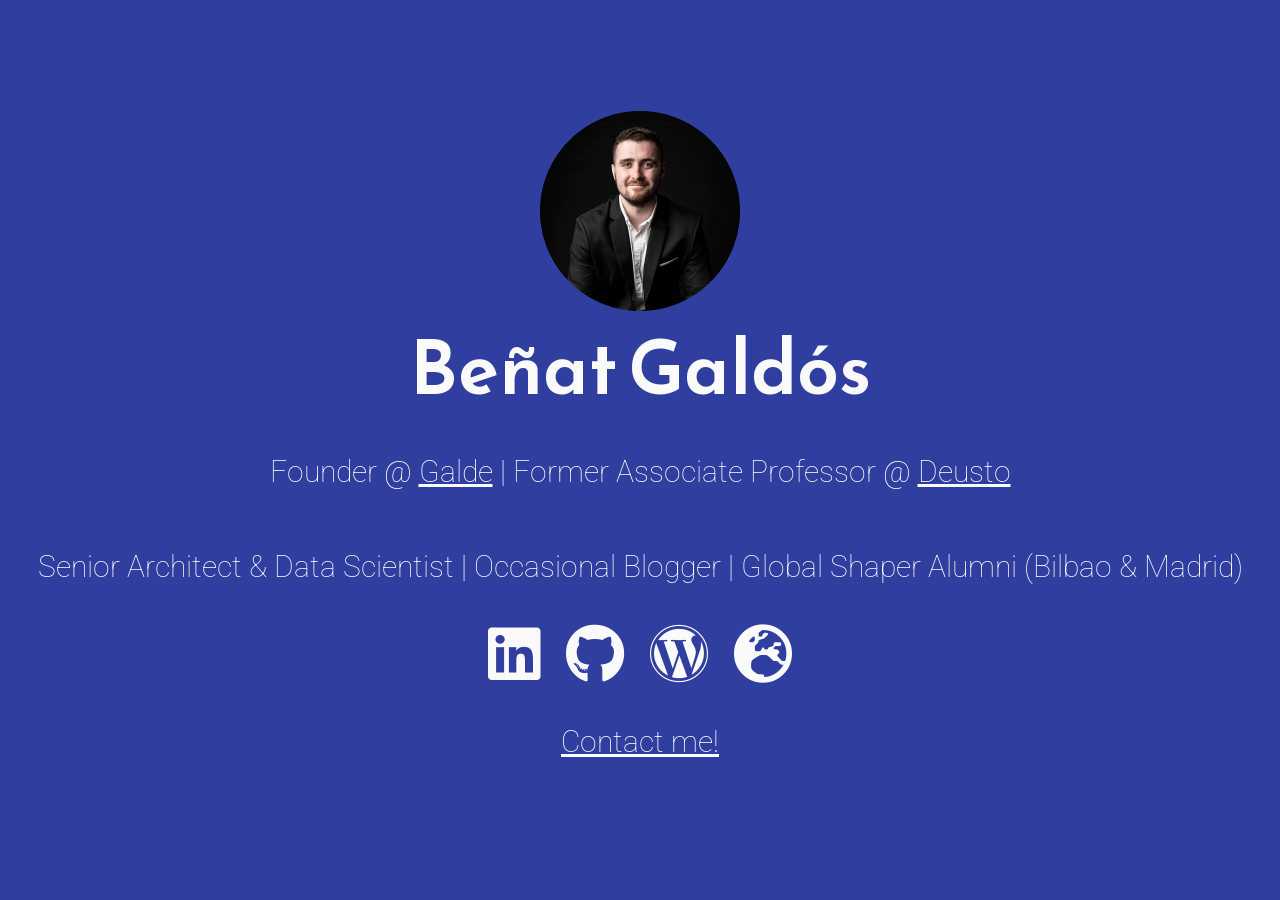
==== index.html @ 290afd14 "Update index.html" ====
<!DOCTYPE html>
<html>
	<head>

	<!-- Global site tag (gtag.js) - Google Analytics -->
	<script async src="https://www.googletagmanager.com/gtag/js?id=G-S50FXJLQDC"></script>
	<script>
	  window.dataLayer = window.dataLayer || [];
	  function gtag(){dataLayer.push(arguments);}
	  gtag('js', new Date());

	  gtag('config', 'G-S50FXJLQDC');
	</script>

	<meta charset="utf-8">
	<meta http-equiv="X-UA-Compatible" content="IE=edge">
	<meta name="viewport" content="width=device-width, initial-scale=1.0">

	<title>Beñat Galdós</title>

	<link rel="icon" href="./img/galde.png" type="image/png" />

	<link href="https://fonts.googleapis.com/css?family=Reem+Kufi|Roboto:300" rel="stylesheet">
	<link href="https://use.fontawesome.com/releases/v5.12.0/css/all.css" rel="stylesheet">
	<link rel="stylesheet" href="css/reset.css">
	<link rel="stylesheet" href="css/styles.css">
	<link rel="stylesheet" href="css/themes/indigo-white.css">
	</head>
	<body>
		<main>
			<div class="logo">
		  	<span>
	            <img src="./img/benat.png" style="icon width: 100%; height: 100%;"/>
	        </span>
			</div>
			<div class="intro">Beñat Galdós</div>
			<div class="tagline">Founder @ <a target="_blank" href="https://galde.app/">Galde</a> | Former Associate Professor @ <a target="_blank" href="https://www.deusto.es/en/home/we-are-deusto/faculties/engineering">Deusto</a></div>
			<div class="tagline">Senior Architect & Data Scientist | Occasional Blogger | Global Shaper Alumni (Bilbao & Madrid)</div>
			<!-- Find your icons from here - https://fontawesome.com/icons?d=gallery&s=brands -->
			<div class="icons-social">
				<a target="_blank" href="https://es.linkedin.com/in/benatgaldos/en"><i class="fab fa-linkedin"></i></a>
				<a target="_blank" href="https://github.com/Benny96"><i class="fab fa-github"></i></a>
				<a target="_blank" href="https://www.bennytacora.com/en/"><i class="fab fa-wordpress"></i></a>
				<a target="_blank" href="https://www.globalshapers.org/home"><i class="fas fa-globe-europe"></i></a>
	    	</div>
	    	<div class="contact">
	    		<a href="mailto:benatgalaizp@gmail.com">Contact me!</a>
	    	</div>
		</main>
	</body>
</html>
---- css/styles.css ----
/* Typography */

html {
	font-family: 'Roboto', sans-serif;
}

@media (min-width: 576px) {
	html {
		font-size: 14px;
	}
}

@media (min-width: 768px) {
	html {
		font-size: 16px;
	}
}

@media (min-width: 992px) {
	html {
		font-size: 18px;
	}
}

@media (min-width: 1200px) {
	html {
		font-size: 20px;
	}
}

.icons-social i {
	font-size: 3em;
}

/* Custom Styles */

main {
	display: flex;
	flex-direction: column;
	min-height: 100vh;
	justify-content: center;
	padding: 0 30px;
	text-align: center;
}

main > .logo {
    display: block;
    margin-left: auto;
    margin-right: auto;
    width: 10rem;
	height: 10rem;
}

main > .intro {
	font-family: 'Reem Kufi', sans-serif;
	font-size: 3.75em;
	font-weight: 600;
}

main > .tagline {
	font-size: 1.5rem;
	margin: 1.5rem 0;
	font-weight: 100;
}

main > .contact {
	font-size: 1.5rem;
	margin: 1.5rem 0;
	font-weight: 100;
}

main > .inspiration {
	font-size: 1.5rem;
	margin: 1.5rem 0;
	font-weight: 100;
}

.icons-social i {
	padding: 10px;
}

.devto {
	margin-bottom: -0.20rem;
}

.devto svg {
	margin-bottom: -0.20rem;
	margin-left: 0.675rem;;
	width: 2.65rem;
	height: 2.65rem;
}
---- css/themes/indigo-white.css ----
/* Theme */

main {
	background: #303F9F;
	color: #FAFAFA;
}

.icons-social a {
	color: #FAFAFA;
}

.icons-social a svg path{
	fill: #FAFAFA;
}

.tagline a {
	color: #FFFFFF;
}

.contact a {
	color: #FFFFFF;
}

.inspiration a {
	color: #FFFFFF;
}
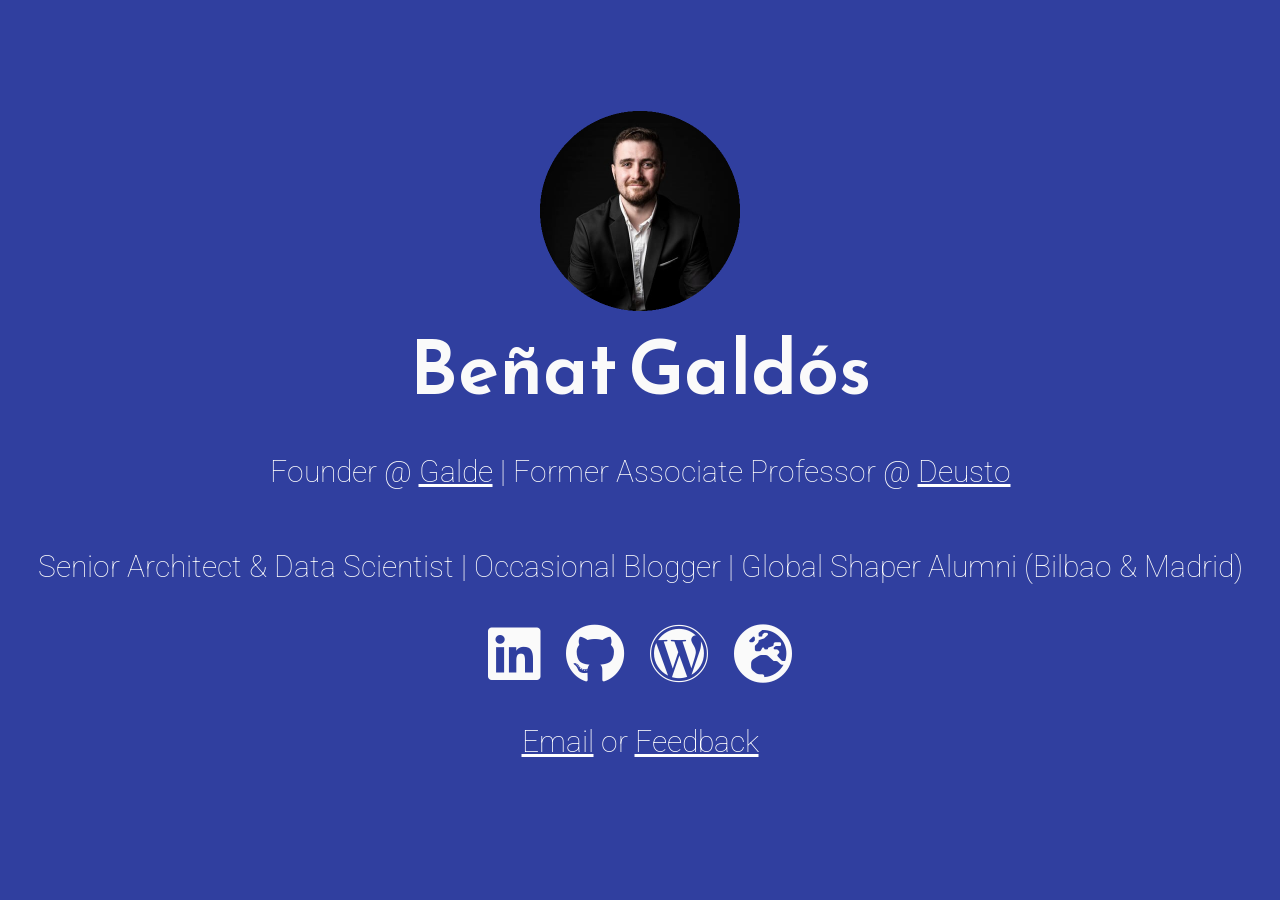
==== commit d5a4d493: "Update index.html Add feedback tab." ====
--- a/index.html
+++ b/index.html
@@ -44,7 +44,7 @@
 				<a target="_blank" href="https://www.globalshapers.org/home"><i class="fas fa-globe-europe"></i></a>
 	    	</div>
 	    	<div class="contact">
-	    		<a href="mailto:benatgalaizp@gmail.com">Contact me!</a>
+	    		<a href="mailto:benatgalaizp@gmail.com">Email</a> or <a href="https://www.admonymous.co/bgaldos">Feedback</a>
 	    	</div>
 		</main>
 	</body>
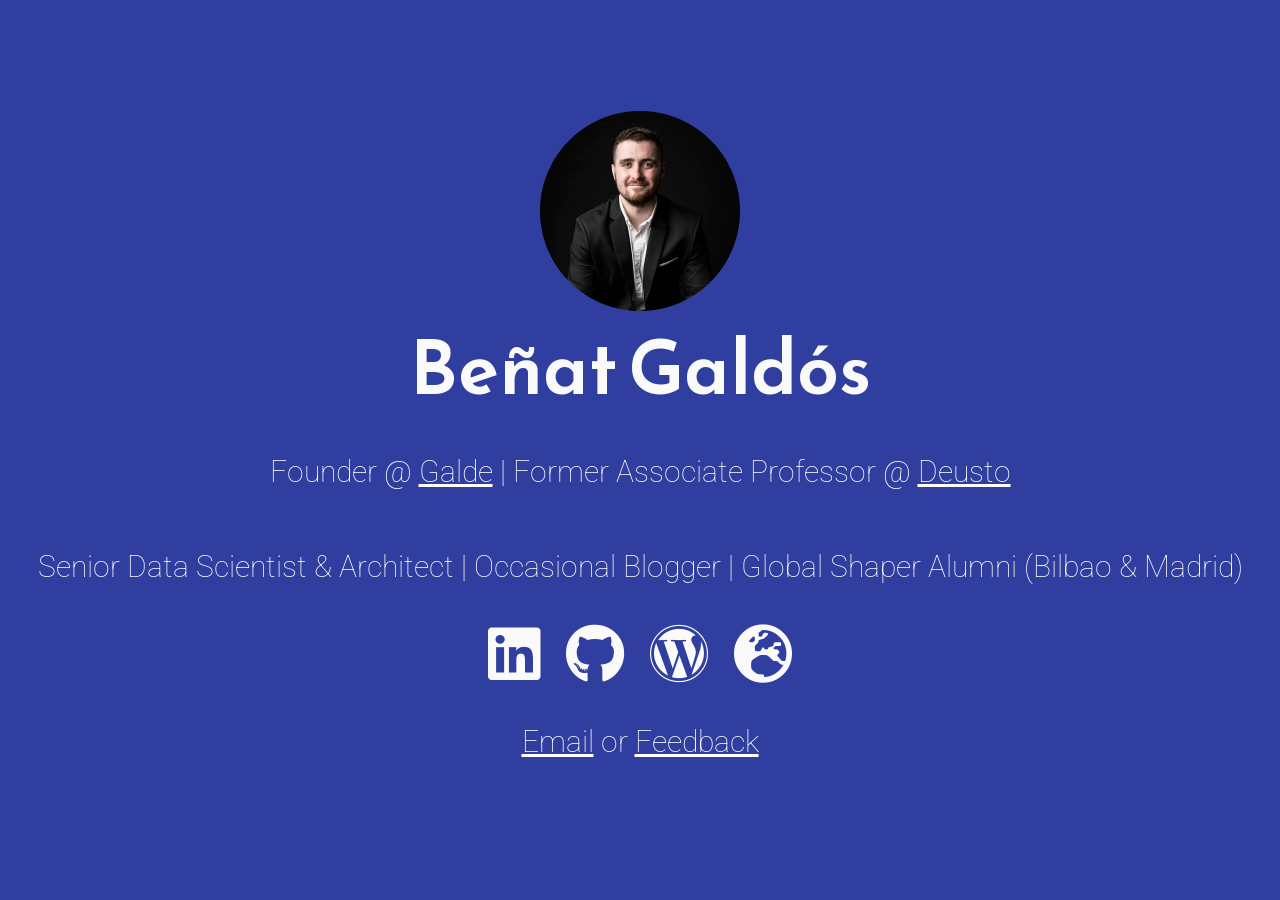
==== commit 6037ce74: "Update index.html" ====
--- a/index.html
+++ b/index.html
@@ -35,7 +35,7 @@
 			</div>
 			<div class="intro">Beñat Galdós</div>
 			<div class="tagline">Founder @ <a target="_blank" href="https://galde.app/">Galde</a> | Former Associate Professor @ <a target="_blank" href="https://www.deusto.es/en/home/we-are-deusto/faculties/engineering">Deusto</a></div>
-			<div class="tagline">Senior Architect & Data Scientist | Occasional Blogger | Global Shaper Alumni (Bilbao & Madrid)</div>
+			<div class="tagline">Senior Data Scientist & Architect | Occasional Blogger | Global Shaper Alumni (Bilbao & Madrid)</div>
 			<!-- Find your icons from here - https://fontawesome.com/icons?d=gallery&s=brands -->
 			<div class="icons-social">
 				<a target="_blank" href="https://es.linkedin.com/in/benatgaldos/en"><i class="fab fa-linkedin"></i></a>
@@ -49,3 +49,4 @@
 		</main>
 	</body>
 </html>
+
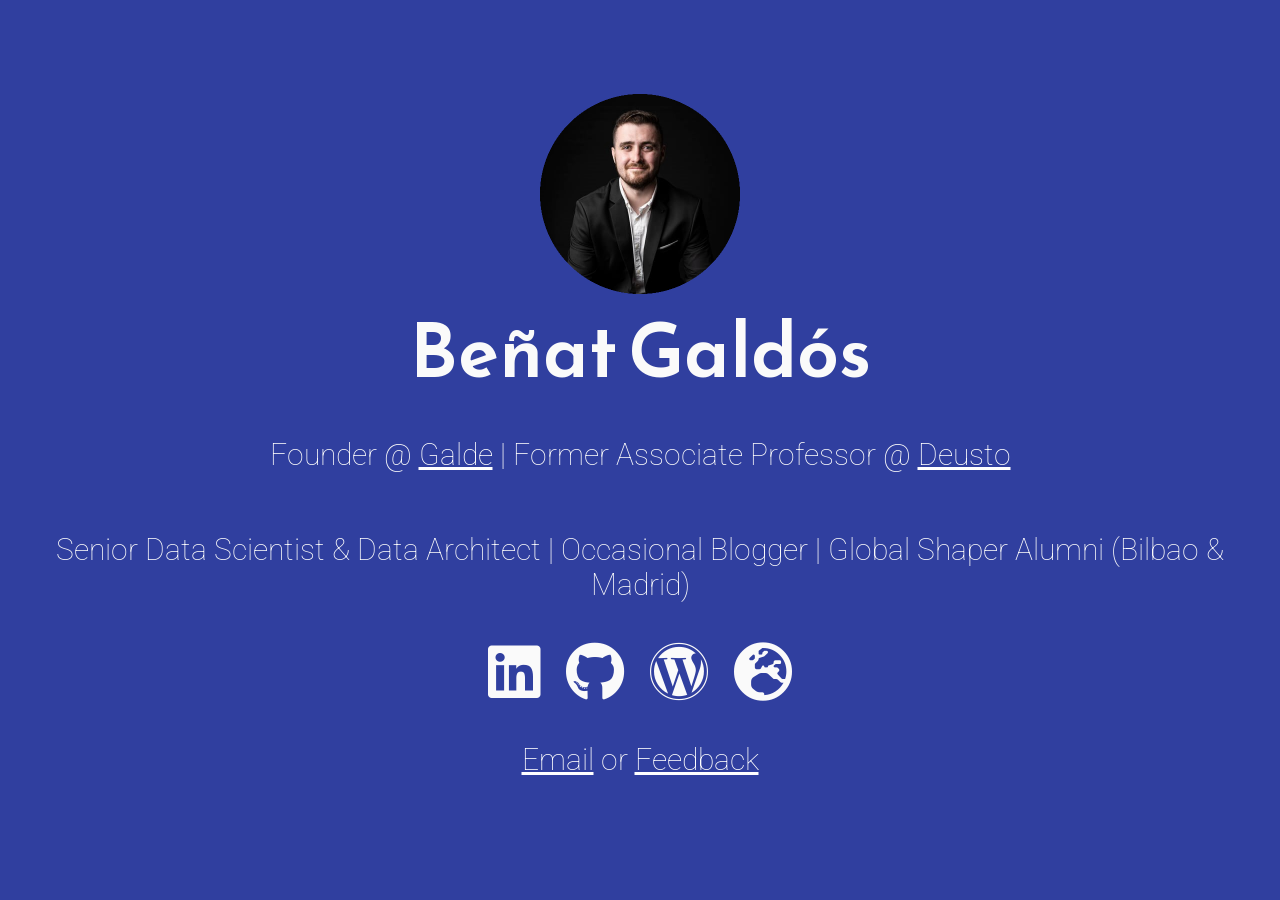
==== commit efb67d0d: "Update index.html" ====
--- a/index.html
+++ b/index.html
@@ -35,7 +35,7 @@
 			</div>
 			<div class="intro">Beñat Galdós</div>
 			<div class="tagline">Founder @ <a target="_blank" href="https://galde.app/">Galde</a> | Former Associate Professor @ <a target="_blank" href="https://www.deusto.es/en/home/we-are-deusto/faculties/engineering">Deusto</a></div>
-			<div class="tagline">Senior Data Scientist & Architect | Occasional Blogger | Global Shaper Alumni (Bilbao & Madrid)</div>
+			<div class="tagline">Senior Data Scientist & Data Architect | Occasional Blogger | Global Shaper Alumni (Bilbao & Madrid)</div>
 			<!-- Find your icons from here - https://fontawesome.com/icons?d=gallery&s=brands -->
 			<div class="icons-social">
 				<a target="_blank" href="https://es.linkedin.com/in/benatgaldos/en"><i class="fab fa-linkedin"></i></a>
@@ -50,3 +50,4 @@
 	</body>
 </html>
 
+
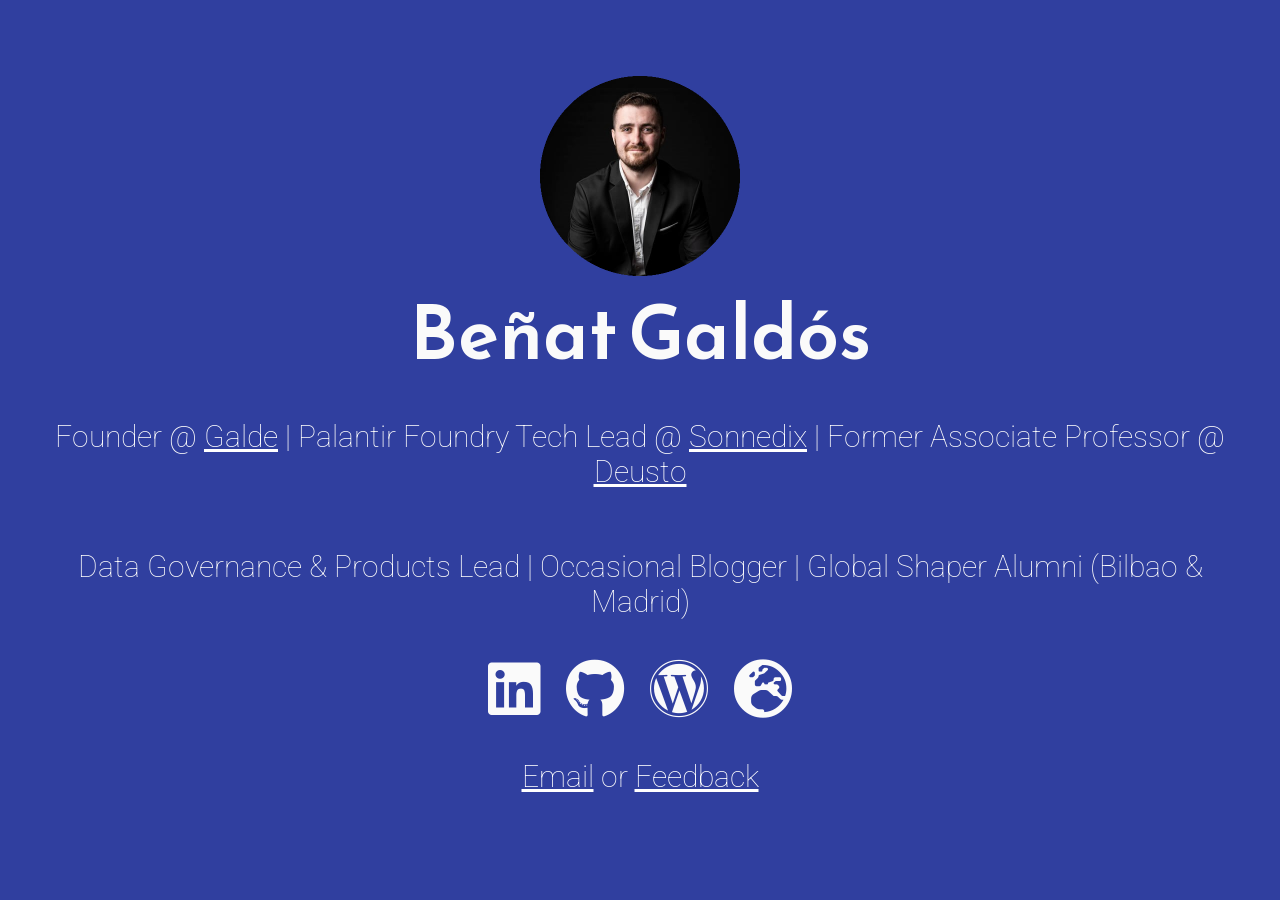
==== commit 9f60f486: "Update index.html" ====
--- a/index.html
+++ b/index.html
@@ -34,8 +34,8 @@
 	        </span>
 			</div>
 			<div class="intro">Beñat Galdós</div>
-			<div class="tagline">Founder @ <a target="_blank" href="https://galde.app/">Galde</a> | Former Associate Professor @ <a target="_blank" href="https://www.deusto.es/en/home/we-are-deusto/faculties/engineering">Deusto</a></div>
-			<div class="tagline">Senior Data Scientist & Data Architect | Occasional Blogger | Global Shaper Alumni (Bilbao & Madrid)</div>
+			<div class="tagline">Founder @ <a target="_blank" href="https://galde.app/">Galde</a> | Palantir Foundry Tech Lead @ <a target="_blank" href="https://www.sonnedix.com/">Sonnedix</a> | Former Associate Professor @ <a target="_blank" href="https://www.deusto.es/en/home/we-are-deusto/faculties/engineering">Deusto</a></div>
+			<div class="tagline">Data Governance & Products Lead | Occasional Blogger | Global Shaper Alumni (Bilbao & Madrid)</div>
 			<!-- Find your icons from here - https://fontawesome.com/icons?d=gallery&s=brands -->
 			<div class="icons-social">
 				<a target="_blank" href="https://es.linkedin.com/in/benatgaldos/en"><i class="fab fa-linkedin"></i></a>
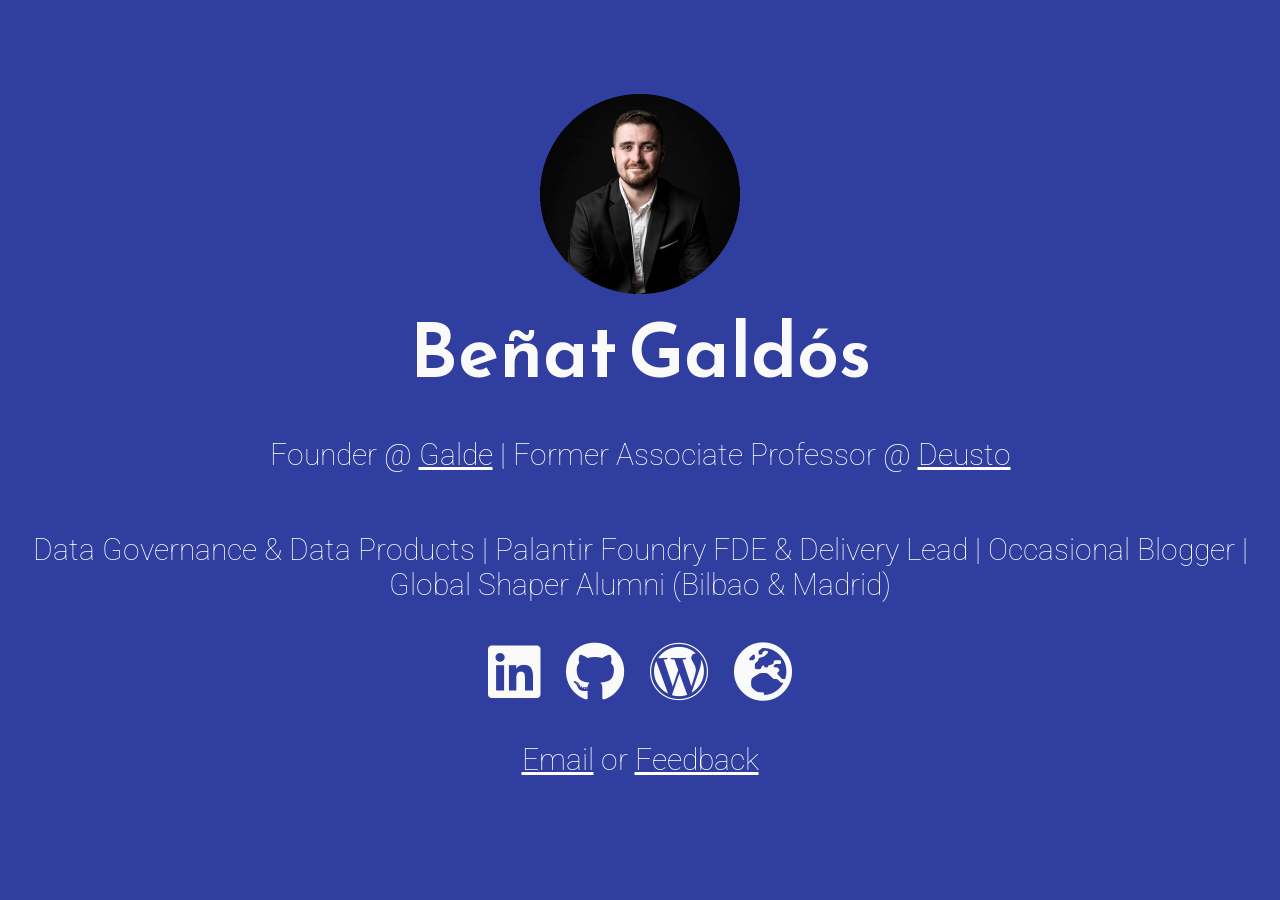
==== commit 4396fcde: "Update index.html" ====
--- a/index.html
+++ b/index.html
@@ -34,8 +34,8 @@
 	        </span>
 			</div>
 			<div class="intro">Beñat Galdós</div>
-			<div class="tagline">Founder @ <a target="_blank" href="https://galde.app/">Galde</a> | Palantir Foundry Tech Lead @ <a target="_blank" href="https://www.sonnedix.com/">Sonnedix</a> | Former Associate Professor @ <a target="_blank" href="https://www.deusto.es/en/home/we-are-deusto/faculties/engineering">Deusto</a></div>
-			<div class="tagline">Data Governance & Products Lead | Occasional Blogger | Global Shaper Alumni (Bilbao & Madrid)</div>
+			<div class="tagline">Founder @ <a target="_blank" href="https://galde.app/">Galde</a> | Former Associate Professor @ <a target="_blank" href="https://www.deusto.es/en/home/we-are-deusto/faculties/engineering">Deusto</a></div>
+			<div class="tagline">Data Governance & Data Products | Palantir Foundry FDE & Delivery Lead | Occasional Blogger | Global Shaper Alumni (Bilbao & Madrid)</div>
 			<!-- Find your icons from here - https://fontawesome.com/icons?d=gallery&s=brands -->
 			<div class="icons-social">
 				<a target="_blank" href="https://es.linkedin.com/in/benatgaldos/en"><i class="fab fa-linkedin"></i></a>
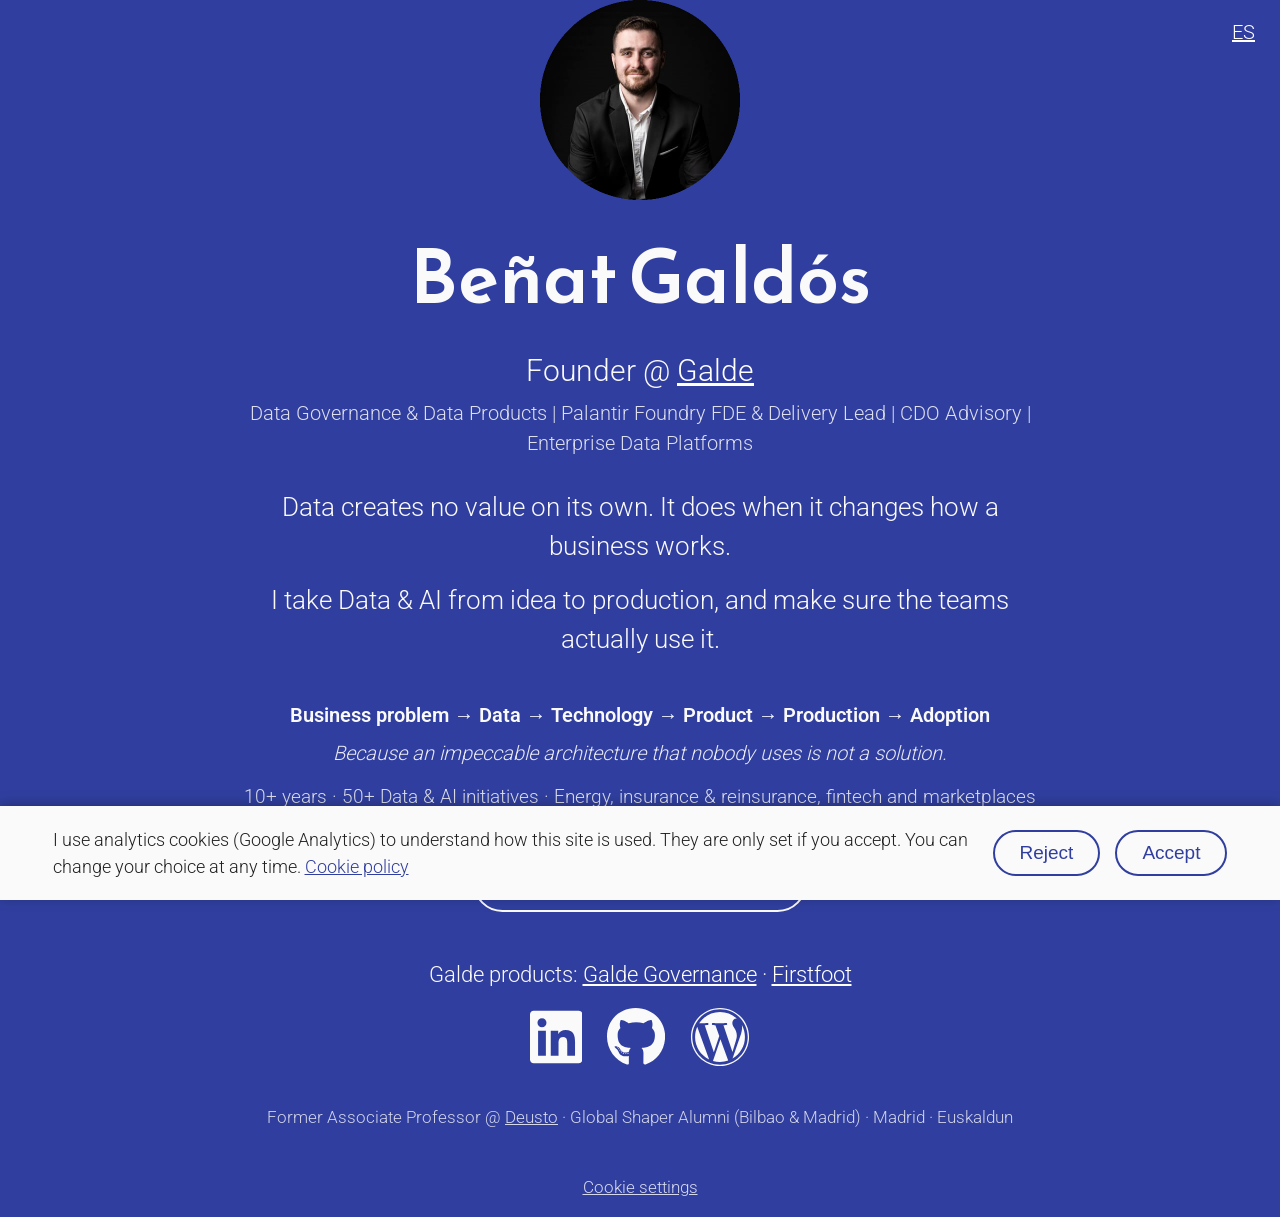
==== commit 862dd59a: "Update personal microsite" ====
--- a/index.html
+++ b/index.html
@@ -1,53 +1,65 @@
-<!DOCTYPE html>
-<html>
-	<head>
-
-	<!-- Global site tag (gtag.js) - Google Analytics -->
-	<script async src="https://www.googletagmanager.com/gtag/js?id=G-S50FXJLQDC"></script>
-	<script>
-	  window.dataLayer = window.dataLayer || [];
-	  function gtag(){dataLayer.push(arguments);}
-	  gtag('js', new Date());
-
-	  gtag('config', 'G-S50FXJLQDC');
-	</script>
-
-	<meta charset="utf-8">
-	<meta http-equiv="X-UA-Compatible" content="IE=edge">
-	<meta name="viewport" content="width=device-width, initial-scale=1.0">
-
-	<title>Beñat Galdós</title>
-
-	<link rel="icon" href="./img/galde.png" type="image/png" />
-
-	<link href="https://fonts.googleapis.com/css?family=Reem+Kufi|Roboto:300" rel="stylesheet">
-	<link href="https://use.fontawesome.com/releases/v5.12.0/css/all.css" rel="stylesheet">
-	<link rel="stylesheet" href="css/reset.css">
-	<link rel="stylesheet" href="css/styles.css">
-	<link rel="stylesheet" href="css/themes/indigo-white.css">
-	</head>
-	<body>
-		<main>
-			<div class="logo">
-		  	<span>
-	            <img src="./img/benat.png" style="icon width: 100%; height: 100%;"/>
-	        </span>
-			</div>
-			<div class="intro">Beñat Galdós</div>
-			<div class="tagline">Founder @ <a target="_blank" href="https://galde.app/">Galde</a> | Former Associate Professor @ <a target="_blank" href="https://www.deusto.es/en/home/we-are-deusto/faculties/engineering">Deusto</a></div>
-			<div class="tagline">Data Governance & Data Products | Palantir Foundry FDE & Delivery Lead | Occasional Blogger | Global Shaper Alumni (Bilbao & Madrid)</div>
-			<!-- Find your icons from here - https://fontawesome.com/icons?d=gallery&s=brands -->
-			<div class="icons-social">
-				<a target="_blank" href="https://es.linkedin.com/in/benatgaldos/en"><i class="fab fa-linkedin"></i></a>
-				<a target="_blank" href="https://github.com/Benny96"><i class="fab fa-github"></i></a>
-				<a target="_blank" href="https://www.bennytacora.com/en/"><i class="fab fa-wordpress"></i></a>
-				<a target="_blank" href="https://www.globalshapers.org/home"><i class="fas fa-globe-europe"></i></a>
-	    	</div>
-	    	<div class="contact">
-	    		<a href="mailto:benatgalaizp@gmail.com">Email</a> or <a href="https://www.admonymous.co/bgaldos">Feedback</a>
-	    	</div>
-		</main>
-	</body>
-</html>
-
-
+<!DOCTYPE html>
+<html lang="en">
+	<head>
+
+	<!-- Google Analytics: ahora se carga desde js/cookies.js solo si se aceptan las cookies -->
+
+	<meta charset="utf-8">
+	<meta http-equiv="X-UA-Compatible" content="IE=edge">
+	<meta name="viewport" content="width=device-width, initial-scale=1.0">
+
+	<title>Beñat Galdós · Data Governance & Palantir Foundry</title>
+	<meta name="description" content="Beñat Galdós, founder of Galde. Data governance, data products and Palantir Foundry delivery. Based in Madrid.">
+
+	<!-- Idiomas alternativos y redes sociales -->
+	<link rel="alternate" hreflang="en" href="https://benatgaldos.net/">
+	<link rel="alternate" hreflang="es" href="https://benatgaldos.net/es/">
+	<meta property="og:type" content="website">
+	<meta property="og:title" content="Beñat Galdós · Data Governance & Palantir Foundry">
+	<meta property="og:description" content="Beñat Galdós, founder of Galde. Data governance, data products and Palantir Foundry delivery. Based in Madrid.">
+	<meta property="og:image" content="https://benatgaldos.net/img/benat.png">
+	<meta property="og:url" content="https://benatgaldos.net/">
+	<meta name="twitter:card" content="summary">
+
+	<link rel="icon" href="./img/galde.png" type="image/png" />
+
+	<link rel="preload" href="./fonts/roboto-latin-300-normal.woff2" as="font" type="font/woff2" crossorigin>
+	<link rel="preload" href="./fonts/reem-kufi-latin-600-normal.woff2" as="font" type="font/woff2" crossorigin>
+	<link rel="stylesheet" href="./css/reset.css">
+	<link rel="stylesheet" href="./css/styles.css">
+	<link rel="stylesheet" href="./css/themes/indigo-white.css">
+	<script src="./js/cookies.js" defer></script>
+	</head>
+	<body>
+		<main>
+			<div class="lang"><a href="./es/" hreflang="es">ES</a></div>
+			<div class="logo">
+				<span>
+					<img src="./img/benat.png" alt="Beñat Galdós" style="width: 100%; height: 100%;"/>
+				</span>
+			</div>
+			<h1 class="intro">Beñat Galdós</h1>
+			<div class="tagline">Founder @ <a target="_blank" href="https://galde.app/">Galde</a></div>
+			<div class="specialties">Data Governance &amp; Data Products | Palantir Foundry FDE &amp; Delivery Lead | CDO Advisory | Enterprise Data Platforms</div>
+			<!-- Mensaje: adaptado de tu "Acerca de" de LinkedIn. Edítalo con tus palabras -->
+			<p class="lead">Data creates no value on its own. It does when it changes how a business works.</p>
+			<p class="lead">I take Data &amp; AI from idea to production, and make sure the teams actually use it.</p>
+			<div class="flow">Business problem &rarr; Data &rarr; Technology &rarr; Product &rarr; Production &rarr; Adoption</div>
+			<p class="quote">Because an impeccable architecture that nobody uses is not a solution.</p>
+			<div class="proof">10+ years &middot; 50+ Data &amp; AI initiatives &middot; Energy, insurance &amp; reinsurance, fintech and marketplaces</div>
+			<div class="cta">
+				<a class="button" href="mailto:bgaldos@galde.app?subject=Project%20enquiry">Let&rsquo;s talk about your project</a>
+			</div>
+			<!-- Productos: los del footer de galde.app. Puedes añadir una frase corta a cada uno -->
+			<div class="products">Galde products: <a target="_blank" href="https://governance.galde.app">Galde Governance</a> &middot; <a target="_blank" href="https://firstfoot.galde.app">Firstfoot</a></div>
+			<!-- Iconos: SVG en línea de Font Awesome Free 5.15.4 (https://fontawesome.com, licencia CC BY 4.0: https://fontawesome.com/license/free). Más iconos: https://fontawesome.com/v5/search?m=free&s=brands -->
+			<div class="icons-social">
+				<a target="_blank" href="https://es.linkedin.com/in/benatgaldos/en" aria-label="LinkedIn" title="LinkedIn"><svg class="icon" xmlns="http://www.w3.org/2000/svg" viewBox="0 0 448 512" role="img" aria-hidden="true" focusable="false"><path fill="currentColor" d="M416 32H31.9C14.3 32 0 46.5 0 64.3v383.4C0 465.5 14.3 480 31.9 480H416c17.6 0 32-14.5 32-32.3V64.3c0-17.8-14.4-32.3-32-32.3zM135.4 416H69V202.2h66.5V416zm-33.2-243c-21.3 0-38.5-17.3-38.5-38.5S80.9 96 102.2 96c21.2 0 38.5 17.3 38.5 38.5 0 21.3-17.2 38.5-38.5 38.5zm282.1 243h-66.4V312c0-24.8-.5-56.7-34.5-56.7-34.6 0-39.9 27-39.9 54.9V416h-66.4V202.2h63.7v29.2h.9c8.9-16.8 30.6-34.5 62.9-34.5 67.2 0 79.7 44.3 79.7 101.9V416z"/></svg></a>
+				<a target="_blank" href="https://github.com/Benny96" aria-label="GitHub" title="GitHub"><svg class="icon" xmlns="http://www.w3.org/2000/svg" viewBox="0 0 496 512" role="img" aria-hidden="true" focusable="false"><path fill="currentColor" d="M165.9 397.4c0 2-2.3 3.6-5.2 3.6-3.3.3-5.6-1.3-5.6-3.6 0-2 2.3-3.6 5.2-3.6 3-.3 5.6 1.3 5.6 3.6zm-31.1-4.5c-.7 2 1.3 4.3 4.3 4.9 2.6 1 5.6 0 6.2-2s-1.3-4.3-4.3-5.2c-2.6-.7-5.5.3-6.2 2.3zm44.2-1.7c-2.9.7-4.9 2.6-4.6 4.9.3 2 2.9 3.3 5.9 2.6 2.9-.7 4.9-2.6 4.6-4.6-.3-1.9-3-3.2-5.9-2.9zM244.8 8C106.1 8 0 113.3 0 252c0 110.9 69.8 205.8 169.5 239.2 12.8 2.3 17.3-5.6 17.3-12.1 0-6.2-.3-40.4-.3-61.4 0 0-70 15-84.7-29.8 0 0-11.4-29.1-27.8-36.6 0 0-22.9-15.7 1.6-15.4 0 0 24.9 2 38.6 25.8 21.9 38.6 58.6 27.5 72.9 20.9 2.3-16 8.8-27.1 16-33.7-55.9-6.2-112.3-14.3-112.3-110.5 0-27.5 7.6-41.3 23.6-58.9-2.6-6.5-11.1-33.3 2.6-67.9 20.9-6.5 69 27 69 27 20-5.6 41.5-8.5 62.8-8.5s42.8 2.9 62.8 8.5c0 0 48.1-33.6 69-27 13.7 34.7 5.2 61.4 2.6 67.9 16 17.7 25.8 31.5 25.8 58.9 0 96.5-58.9 104.2-114.8 110.5 9.2 7.9 17 22.9 17 46.4 0 33.7-.3 75.4-.3 83.6 0 6.5 4.6 14.4 17.3 12.1C428.2 457.8 496 362.9 496 252 496 113.3 383.5 8 244.8 8zM97.2 352.9c-1.3 1-1 3.3.7 5.2 1.6 1.6 3.9 2.3 5.2 1 1.3-1 1-3.3-.7-5.2-1.6-1.6-3.9-2.3-5.2-1zm-10.8-8.1c-.7 1.3.3 2.9 2.3 3.9 1.6 1 3.6.7 4.3-.7.7-1.3-.3-2.9-2.3-3.9-2-.6-3.6-.3-4.3.7zm32.4 35.6c-1.6 1.3-1 4.3 1.3 6.2 2.3 2.3 5.2 2.6 6.5 1 1.3-1.3.7-4.3-1.3-6.2-2.2-2.3-5.2-2.6-6.5-1zm-11.4-14.7c-1.6 1-1.6 3.6 0 5.9 1.6 2.3 4.3 3.3 5.6 2.3 1.6-1.3 1.6-3.9 0-6.2-1.4-2.3-4-3.3-5.6-2z"/></svg></a>
+				<a target="_blank" href="https://www.bennytacora.com/en/" aria-label="Blog" title="Blog"><svg class="icon" xmlns="http://www.w3.org/2000/svg" viewBox="0 0 512 512" role="img" aria-hidden="true" focusable="false"><path fill="currentColor" d="M61.7 169.4l101.5 278C92.2 413 43.3 340.2 43.3 256c0-30.9 6.6-60.1 18.4-86.6zm337.9 75.9c0-26.3-9.4-44.5-17.5-58.7-10.8-17.5-20.9-32.4-20.9-49.9 0-19.6 14.8-37.8 35.7-37.8.9 0 1.8.1 2.8.2-37.9-34.7-88.3-55.9-143.7-55.9-74.3 0-139.7 38.1-177.8 95.9 5 .2 9.7.3 13.7.3 22.2 0 56.7-2.7 56.7-2.7 11.5-.7 12.8 16.2 1.4 17.5 0 0-11.5 1.3-24.3 2l77.5 230.4L249.8 247l-33.1-90.8c-11.5-.7-22.3-2-22.3-2-11.5-.7-10.1-18.2 1.3-17.5 0 0 35.1 2.7 56 2.7 22.2 0 56.7-2.7 56.7-2.7 11.5-.7 12.8 16.2 1.4 17.5 0 0-11.5 1.3-24.3 2l76.9 228.7 21.2-70.9c9-29.4 16-50.5 16-68.7zm-139.9 29.3l-63.8 185.5c19.1 5.6 39.2 8.7 60.1 8.7 24.8 0 48.5-4.3 70.6-12.1-.6-.9-1.1-1.9-1.5-2.9l-65.4-179.2zm183-120.7c.9 6.8 1.4 14 1.4 21.9 0 21.6-4 45.8-16.2 76.2l-65 187.9C426.2 403 468.7 334.5 468.7 256c0-37-9.4-71.8-26-102.1zM504 256c0 136.8-111.3 248-248 248C119.2 504 8 392.7 8 256 8 119.2 119.2 8 256 8c136.7 0 248 111.2 248 248zm-11.4 0c0-130.5-106.2-236.6-236.6-236.6C125.5 19.4 19.4 125.5 19.4 256S125.6 492.6 256 492.6c130.5 0 236.6-106.1 236.6-236.6z"/></svg></a>
+			</div>
+			<div class="small">Former Associate Professor @ <a target="_blank" href="https://www.deusto.es/en/home/we-are-deusto/faculties/engineering">Deusto</a> &middot; Global Shaper Alumni (Bilbao &amp; Madrid) &middot; Madrid &middot; Euskaldun</div>
+			<div class="small"><a href="#" data-cookie-settings>Cookie settings</a></div>
+		</main>
+	</body>
+</html>
--- a/css/styles.css
+++ b/css/styles.css
@@ -1,3 +1,29 @@
+/* Fuentes alojadas en este repo (sin Google Fonts). Origen y licencias: ver fonts/README.md */
+
+@font-face {
+	font-family: 'Roboto';
+	font-style: normal;
+	font-weight: 300;
+	font-display: swap;
+	src: url('../fonts/roboto-latin-300-normal.woff2') format('woff2');
+}
+
+@font-face {
+	font-family: 'Roboto';
+	font-style: normal;
+	font-weight: 600;
+	font-display: swap;
+	src: url('../fonts/roboto-latin-600-normal.woff2') format('woff2');
+}
+
+@font-face {
+	font-family: 'Reem Kufi';
+	font-style: normal;
+	font-weight: 600;
+	font-display: swap;
+	src: url('../fonts/reem-kufi-latin-600-normal.woff2') format('woff2');
+}
+
 /* Typography */
 
 html {
@@ -28,8 +54,10 @@
 	}
 }
 
-.icons-social i {
-	font-size: 3em;
+.icons-social .icon {
+	height: 3em;
+	width: auto;
+	vertical-align: middle;
 }
 
 /* Custom Styles */
@@ -75,8 +103,9 @@
 	font-weight: 100;
 }
 
-.icons-social i {
+.icons-social .icon {
 	padding: 10px;
+	box-sizing: content-box;
 }
 
 .devto {
@@ -88,4 +117,187 @@
 	margin-left: 0.675rem;;
 	width: 2.65rem;
 	height: 2.65rem;
-}+}
+
+/* ---- Añadidos oct 2026: posicionamiento, CTA, idioma ---- */
+
+main {
+	position: relative;
+}
+
+.lang {
+	position: absolute;
+	top: 1rem;
+	right: 1.25rem;
+	font-size: 1rem;
+}
+
+main > .intro {
+	margin-top: 1rem;
+}
+
+main > .tagline {
+	margin: 1rem 0 0.5rem;
+}
+
+main > .specialties {
+	font-size: 1rem;
+	line-height: 1.5;
+	max-width: 40rem;
+	margin: 0 auto 1.5rem;
+	opacity: 0.85;
+}
+
+main > .lead {
+	font-size: 1.3rem;
+	line-height: 1.5;
+	max-width: 38rem;
+	margin: 0 auto 0.75rem;
+	font-weight: 300;
+}
+
+main > .flow {
+	font-size: 1rem;
+	line-height: 1.6;
+	max-width: 40rem;
+	margin: 1.25rem auto 0.5rem;
+	font-weight: 600;
+}
+
+main > .quote {
+	font-size: 1rem;
+	font-style: italic;
+	max-width: 36rem;
+	margin: 0 auto 1rem;
+	opacity: 0.9;
+}
+
+main > .proof {
+	font-size: 0.95rem;
+	max-width: 40rem;
+	margin: 0 auto 1.25rem;
+	opacity: 0.85;
+}
+
+main > .cta {
+	margin: 1rem 0 1.5rem;
+}
+
+.button {
+	display: inline-block;
+	padding: 0.75rem 1.75rem;
+	border: 2px solid #FAFAFA;
+	border-radius: 999px;
+	font-size: 1.1rem;
+	text-decoration: none;
+}
+
+main > .products {
+	font-size: 1.1rem;
+	margin: 1rem 0 0.5rem;
+}
+
+main > .small {
+	font-size: 0.85rem;
+	opacity: 0.8;
+	margin: 1.5rem 0 1rem;
+}
+
+.icons-social a {
+	text-decoration: none;
+}
+
+/* ---- Aviso de cookies y páginas de texto ---- */
+
+#cookie-banner {
+	position: fixed;
+	left: 0;
+	right: 0;
+	bottom: 0;
+	z-index: 1000;
+	display: flex;
+	flex-wrap: wrap;
+	align-items: center;
+	justify-content: center;
+	gap: 1rem;
+	padding: 1rem 1.25rem;
+	background: #FAFAFA;
+	color: #212121;
+	font-size: 0.9rem;
+	line-height: 1.5;
+	box-shadow: 0 -2px 12px rgba(0, 0, 0, 0.25);
+}
+
+#cookie-banner p {
+	margin: 0;
+	max-width: 46rem;
+}
+
+#cookie-banner a {
+	color: #303F9F;
+}
+
+.cookie-actions {
+	display: flex;
+	gap: 0.75rem;
+}
+
+/* Los dos botones tienen el mismo peso visual */
+.cookie-actions button {
+	padding: 0.5rem 1.25rem;
+	border: 2px solid #303F9F;
+	border-radius: 999px;
+	background: #FAFAFA;
+	color: #303F9F;
+	font-size: 0.95rem;
+	cursor: pointer;
+}
+
+.cookie-actions button:hover,
+.cookie-actions button:focus {
+	background: #303F9F;
+	color: #FAFAFA;
+}
+
+main.doc {
+	max-width: 46rem;
+	margin: 0 auto;
+	justify-content: flex-start;
+	text-align: left;
+	padding: 3rem 30px;
+	font-size: 1rem;
+	line-height: 1.6;
+}
+
+main.doc h1 {
+	font-family: 'Reem Kufi', sans-serif;
+	font-size: 2.5rem;
+	font-weight: 600;
+	margin-bottom: 1.5rem;
+}
+
+main.doc h2 {
+	font-size: 1.2rem;
+	font-weight: 600;
+	margin: 1.75rem 0 0.5rem;
+}
+
+main.doc table {
+	width: 100%;
+	border-collapse: collapse;
+	margin: 0.5rem 0;
+	font-size: 0.9rem;
+}
+
+main.doc th,
+main.doc td {
+	border: 1px solid rgba(250, 250, 250, 0.4);
+	padding: 0.5rem;
+	text-align: left;
+	vertical-align: top;
+}
+
+main.doc code {
+	font-family: monospace;
+}
+
--- a/css/themes/indigo-white.css
+++ b/css/themes/indigo-white.css
@@ -24,3 +24,28 @@
 .inspiration a {
 	color: #FFFFFF;
 }
+
+.lang a,
+.products a,
+.small a {
+	color: #FFFFFF;
+}
+
+.button {
+	color: #FAFAFA;
+}
+
+.button:hover,
+.button:focus {
+	background: #FAFAFA;
+	color: #303F9F;
+}
+
+body {
+	background: #303F9F;
+}
+
+main.doc a {
+	color: #FFFFFF;
+}
+
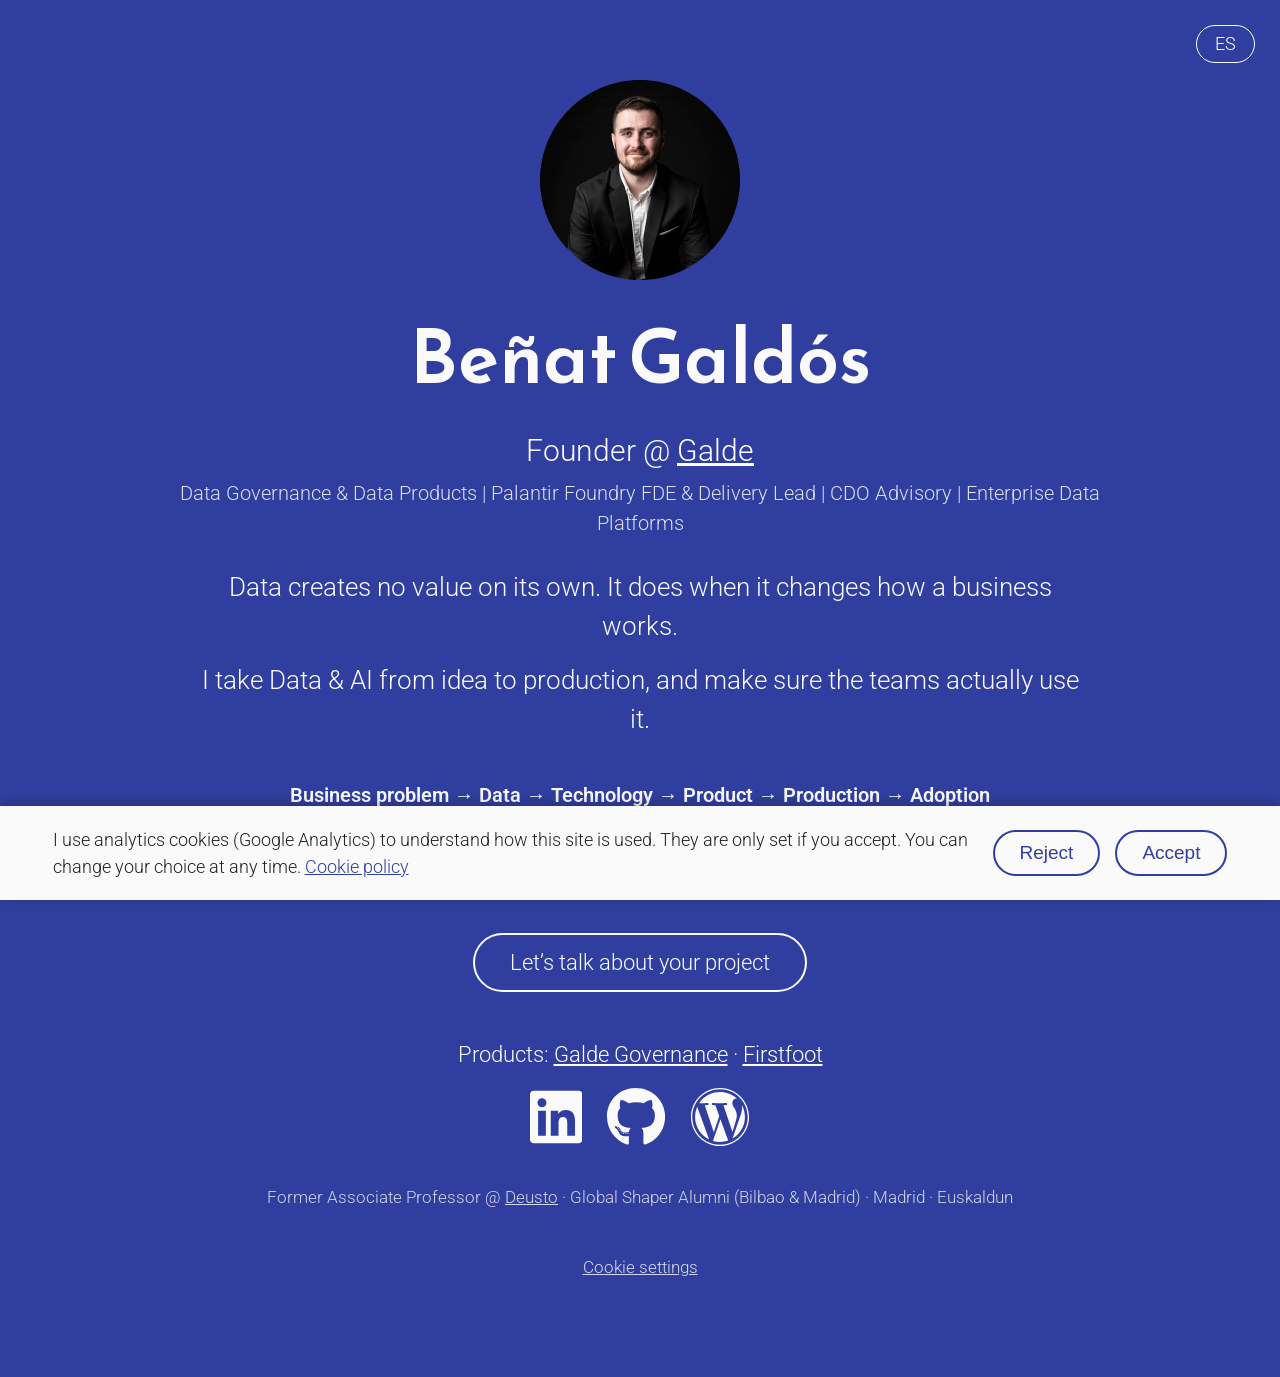
==== commit f6caa67e: "Upgrade visuals and data management" ====
--- a/index.html
+++ b/index.html
@@ -8,14 +8,16 @@
 	<meta http-equiv="X-UA-Compatible" content="IE=edge">
 	<meta name="viewport" content="width=device-width, initial-scale=1.0">
 
-	<title>Beñat Galdós · Data Governance & Palantir Foundry</title>
+	<title>Beñat Galdós · Data Governance &amp; Palantir Foundry</title>
 	<meta name="description" content="Beñat Galdós, founder of Galde. Data governance, data products and Palantir Foundry delivery. Based in Madrid.">
 
 	<!-- Idiomas alternativos y redes sociales -->
 	<link rel="alternate" hreflang="en" href="https://benatgaldos.net/">
 	<link rel="alternate" hreflang="es" href="https://benatgaldos.net/es/">
+	<link rel="alternate" hreflang="x-default" href="https://benatgaldos.net/">
+	<link rel="canonical" href="https://benatgaldos.net/">
 	<meta property="og:type" content="website">
-	<meta property="og:title" content="Beñat Galdós · Data Governance & Palantir Foundry">
+	<meta property="og:title" content="Beñat Galdós · Data Governance &amp; Palantir Foundry">
 	<meta property="og:description" content="Beñat Galdós, founder of Galde. Data governance, data products and Palantir Foundry delivery. Based in Madrid.">
 	<meta property="og:image" content="https://benatgaldos.net/img/benat.png">
 	<meta property="og:url" content="https://benatgaldos.net/">
@@ -29,6 +31,46 @@
 	<link rel="stylesheet" href="./css/styles.css">
 	<link rel="stylesheet" href="./css/themes/indigo-white.css">
 	<script src="./js/cookies.js" defer></script>
+	<!-- Datos estructurados (schema.org/Person): ayudan a buscadores y asistentes de IA a identificarte y distinguirte de otras personas con tu apellido -->
+	<script type="application/ld+json">
+	{
+	  "@context": "https://schema.org",
+	  "@type": "Person",
+	  "name": "Beñat Galdós",
+	  "alternateName": [
+	    "Benat Galdos",
+	    "Beñat Galdós Aizpurua"
+	  ],
+	  "url": "https://benatgaldos.net/",
+	  "image": "https://benatgaldos.net/img/benat.png",
+	  "description": "Founder of Galde. Data governance, data products and Palantir Foundry delivery, based in Madrid.",
+	  "jobTitle": "Founder, Data Governance & Palantir Foundry",
+	  "worksFor": {
+	    "@type": "Organization",
+	    "name": "Galde",
+	    "url": "https://galde.app/"
+	  },
+	  "address": {
+	    "@type": "PostalAddress",
+	    "addressLocality": "Madrid",
+	    "addressCountry": "ES"
+	  },
+	  "knowsAbout": [
+	    "Data Governance",
+	    "Data Products",
+	    "Palantir Foundry",
+	    "Enterprise Data Platforms",
+	    "CDO Advisory",
+	    "Data & AI"
+	  ],
+	  "sameAs": [
+	    "https://www.linkedin.com/in/benatgaldos/",
+	    "https://github.com/Benny96",
+	    "https://x.com/benat_galdos",
+	    "https://www.bennytacora.com/"
+	  ]
+	}
+	</script>
 	</head>
 	<body>
 		<main>
@@ -51,7 +93,7 @@
 				<a class="button" href="mailto:bgaldos@galde.app?subject=Project%20enquiry">Let&rsquo;s talk about your project</a>
 			</div>
 			<!-- Productos: los del footer de galde.app. Puedes añadir una frase corta a cada uno -->
-			<div class="products">Galde products: <a target="_blank" href="https://governance.galde.app">Galde Governance</a> &middot; <a target="_blank" href="https://firstfoot.galde.app">Firstfoot</a></div>
+			<div class="products">Products: <a target="_blank" href="https://governance.galde.app">Galde Governance</a> &middot; <a target="_blank" href="https://firstfoot.galde.app">Firstfoot</a></div>
 			<!-- Iconos: SVG en línea de Font Awesome Free 5.15.4 (https://fontawesome.com, licencia CC BY 4.0: https://fontawesome.com/license/free). Más iconos: https://fontawesome.com/v5/search?m=free&s=brands -->
 			<div class="icons-social">
 				<a target="_blank" href="https://es.linkedin.com/in/benatgaldos/en" aria-label="LinkedIn" title="LinkedIn"><svg class="icon" xmlns="http://www.w3.org/2000/svg" viewBox="0 0 448 512" role="img" aria-hidden="true" focusable="false"><path fill="currentColor" d="M416 32H31.9C14.3 32 0 46.5 0 64.3v383.4C0 465.5 14.3 480 31.9 480H416c17.6 0 32-14.5 32-32.3V64.3c0-17.8-14.4-32.3-32-32.3zM135.4 416H69V202.2h66.5V416zm-33.2-243c-21.3 0-38.5-17.3-38.5-38.5S80.9 96 102.2 96c21.2 0 38.5 17.3 38.5 38.5 0 21.3-17.2 38.5-38.5 38.5zm282.1 243h-66.4V312c0-24.8-.5-56.7-34.5-56.7-34.6 0-39.9 27-39.9 54.9V416h-66.4V202.2h63.7v29.2h.9c8.9-16.8 30.6-34.5 62.9-34.5 67.2 0 79.7 44.3 79.7 101.9V416z"/></svg></a>
--- a/css/styles.css
+++ b/css/styles.css
@@ -67,7 +67,7 @@
 	flex-direction: column;
 	min-height: 100vh;
 	justify-content: center;
-	padding: 0 30px;
+	padding: 3rem 20px;
 	text-align: center;
 }
 
@@ -127,9 +127,20 @@
 
 .lang {
 	position: absolute;
-	top: 1rem;
+	top: 1.25rem;
 	right: 1.25rem;
-	font-size: 1rem;
+	font-size: 0.9rem;
+}
+
+/* Selector de idioma como botón (píldora) */
+.lang a {
+	display: inline-block;
+	padding: 0.35rem 0.9rem;
+	border: 1.5px solid currentColor;
+	border-radius: 999px;
+	line-height: 1.2;
+	text-decoration: none;
+	transition: background 0.2s ease, color 0.2s ease;
 }
 
 main > .intro {
@@ -143,7 +154,7 @@
 main > .specialties {
 	font-size: 1rem;
 	line-height: 1.5;
-	max-width: 40rem;
+	max-width: 48rem;
 	margin: 0 auto 1.5rem;
 	opacity: 0.85;
 }
@@ -151,7 +162,7 @@
 main > .lead {
 	font-size: 1.3rem;
 	line-height: 1.5;
-	max-width: 38rem;
+	max-width: 44rem;
 	margin: 0 auto 0.75rem;
 	font-weight: 300;
 }
@@ -159,7 +170,7 @@
 main > .flow {
 	font-size: 1rem;
 	line-height: 1.6;
-	max-width: 40rem;
+	max-width: 48rem;
 	margin: 1.25rem auto 0.5rem;
 	font-weight: 600;
 }
@@ -167,14 +178,14 @@
 main > .quote {
 	font-size: 1rem;
 	font-style: italic;
-	max-width: 36rem;
+	max-width: 44rem;
 	margin: 0 auto 1rem;
 	opacity: 0.9;
 }
 
 main > .proof {
 	font-size: 0.95rem;
-	max-width: 40rem;
+	max-width: 48rem;
 	margin: 0 auto 1.25rem;
 	opacity: 0.85;
 }
@@ -226,6 +237,32 @@
 	font-size: 0.9rem;
 	line-height: 1.5;
 	box-shadow: 0 -2px 12px rgba(0, 0, 0, 0.25);
+	/* Aparece con un fade suave unos instantes después de cargar la página */
+	animation: cookie-in 0.45s ease-out 0.5s backwards;
+	transition: opacity 0.3s ease, transform 0.3s ease;
+}
+
+#cookie-banner.closing {
+	opacity: 0;
+	transform: translateY(16px);
+}
+
+@keyframes cookie-in {
+	from {
+		opacity: 0;
+		transform: translateY(16px);
+	}
+	to {
+		opacity: 1;
+		transform: translateY(0);
+	}
+}
+
+@media (prefers-reduced-motion: reduce) {
+	#cookie-banner {
+		animation: none;
+		transition: none;
+	}
 }
 
 #cookie-banner p {
@@ -301,3 +338,10 @@
 	font-family: monospace;
 }
 
+
+/* Más aire en pantallas grandes */
+@media (min-width: 768px) {
+	main {
+		padding: 4rem 40px;
+	}
+}
--- a/css/themes/indigo-white.css
+++ b/css/themes/indigo-white.css
@@ -49,3 +49,9 @@
 	color: #FFFFFF;
 }
 
+.lang a:hover,
+.lang a:focus {
+	background: #FAFAFA;
+	color: #303F9F;
+}
+
